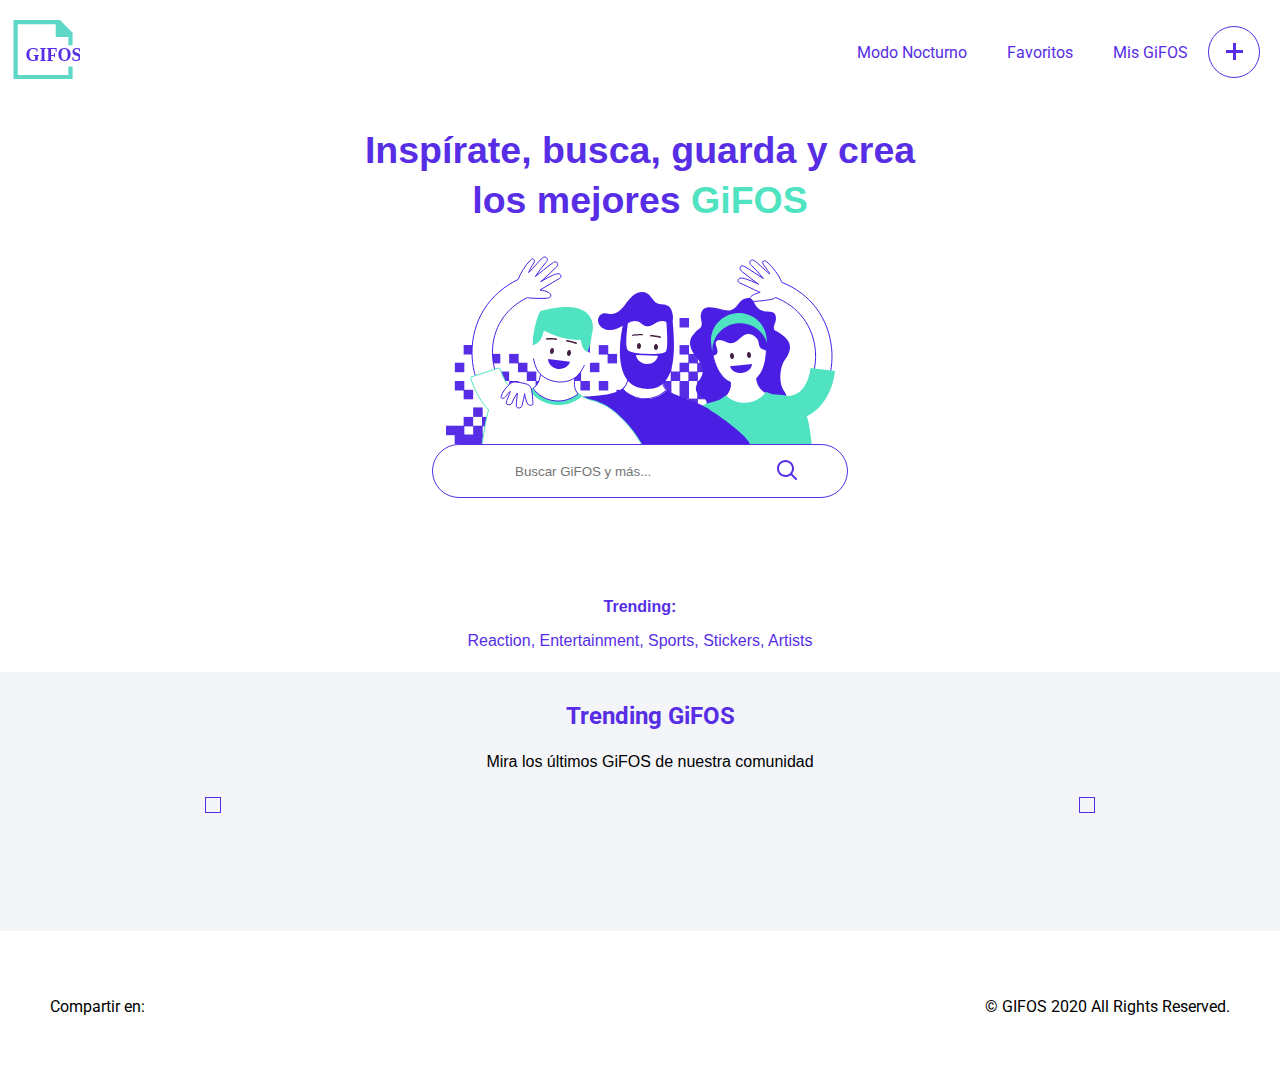
==== index.html @ a2a90b29 "Agregamos Markup del Search" ====
<!DOCTYPE html>
<html lang="en">

<head>
	<meta charset="UTF-8" />
	<meta name="viewport" content="width=device-width, initial-scale=1.0" />
	<title>GiFOS</title>
	<!-- FontAwesome-->
	<link rel="stylesheet" href="https://use.fontawesome.com/releases/v5.15.2/css/all.css"
		integrity="sha384-vSIIfh2YWi9wW0r9iZe7RJPrKwp6bG+s9QZMoITbCckVJqGCCRhc+ccxNcdpHuYu" crossorigin="anonymous" />
	<!-- Google Fonts -->
	<link rel="preconnect" href="https://fonts.gstatic.com" />
	<link href="https://fonts.googleapis.com/css2?family=Montserrat:wght@700&family=Roboto&display=swap"
		rel="stylesheet" />
	<!-- STYLES -->
	<link rel="stylesheet" href="/Styles/styles.css" />
</head>

<body>
	<!---    HEADER    -->

	<header>
		<nav class="header-nav">
			<div class="logo">
				<a href="/index.html" class="text-hover">
					<img src="/Assets/logo-desktop.svg" alt="logo-desktop" />
			</div> </a>

			<div class="navbar">
				<input type="checkbox" class="toggle" id="btn-menu" />
				<label for="btn-menu"></label>

				<i class="fas fa-bars"></i>
				<i class="fa fa-times times-burger"></i>

				<ul class="menu">
					<li><a href="/Pages/" class="text-hover" id="a"> Modo Nocturno </a></li>
					<hr />
					<li><a href="/Pages/fav.html" class="text-hover" id="a"> Favoritos </a></li>
					<hr />
					<li><a href="/Pages/my-gifs.html" class="text-hover" id="a"> Mis GiFOS </a></li>
					<li class="create-gif-btn">
						<span class="line-1"></span>
						<span class="line-2"></span>
					</li>
				</ul>
			</div>
		</nav>
	</header>

	<!----    SEARCHBAR       -->

	<section class="searchbar">
		<div class="searchbarhead">
			<h2>
				Inspírate, busca, guarda y crea los mejores <span> GiFOS </span>
			</h2>
		</div>

		<div class="searchbarmain">
			<img src="/Assets/ilustra_header.svg" alt="ilustra_header" />
			<div class="searcher">

				<input class="input-search" type="text" placeholder="Buscar GiFOS y más..." />
				<div class="btn-search ">
					<img src="/Assets/icon-search.svg" alt="icon-search" />
				</div>
				<!-- btn-search-active -->
				<i class="fas fa-times" id="times-search"></i>
				<!--dis-b times-search -->
				<ul id="search-list" class="autocom-box dis-n">
					<hr>
					<li><img src="/Assets/icon-search.svg" alt="icon-search"> Sugerencia 1</li>
					<li><img src="/Assets/icon-search.svg" alt="icon-search"> Sugerencia 2</li>
					<li><img src="/Assets/icon-search.svg" alt="icon-search"> Sugerencia 3</li>
					<li><img src="/Assets/icon-search.svg" alt="icon-search"> Sugerencia 4</li>
				</ul>
			</div>
		</div>

		<div class="search-results t-align-center">
			<div id="search-title"></div>
			<ul class="search-gif-grid">
			</ul>
		</div>

		<div class="searchbarbottom">
			<h4>Trending:</h4>
			<p>
				Reaction, Entertainment, <br />
				Sports, Stickers, Artists
			</p>
		</div>
	</section>

	<!----    TRENDING    -->

	<section class="trending">
		<h2>Trending GiFOS</h2>
		<p>
			Mira los últimos <br />
			GiFOS de nuestra comunidad
		</p>

		<!--- SLIDER -->

		<div class="slider">
			<div class="slide-left" id="slide-left">
				<div class="arrow-left">
					<i class="fas fa-chevron-left"></i>
				</div>
			</div>

			<ul class="gif-grid" id="gif-grid">
			</ul>

			<div class="slide-right" id="slide-right">
				<div class="arrow-right">
					<i class="fas fa-chevron-right"></i>
				</div>
			</div>
		</div>
	</section>

	<!----  FOOTER   -->

	<footer>
		<div class="share t-align-center">
			<p>Compartir en:</p>

			<div class="social-media">
				<i class="fab fa-facebook-f btn-hover"></i>
				<i class="fab fa-twitter btn-hover"></i>
				<i class="fab fa-instagram btn-hover"></i>
			</div>
		</div>

		<p class="copyright">© GIFOS 2020 All Rights Reserved.</p>
	</footer>

	<!-- SCRIPTS JS -->

	<script type="module" src="/JS/search.js"></script>
	<script type="module" src="/JS/trending.js"></script>
</body>

</html>
---- Styles/styles.css ----
/* MISC */
/* MEDIA QUERYS */
/* Mixin */
/* TIPOGRAPHY */
/* FONT-SIZE */
/* COLORS DAY MODE */
/* NIGHT COLOR MODE  */
.text-hover:hover {
  text-decoration: underline;
  -webkit-text-decoration-style: solid;
          text-decoration-style: solid;
  -webkit-text-decoration-color: #50e3c2;
          text-decoration-color: #50e3c2;
  text-underline-offset: 5px;
  text-decoration-thickness: 2px;
}

.btn-hover:hover {
  cursor: pointer;
  color: #572ee5;
}

.active {
  color: #808080 !important;
}

.dis-n {
  display: none !important;
}

.dis-b {
  display: block !important;
}

.t-align-center {
  text-align: center;
}

.flex-center {
  display: -webkit-box;
  display: -ms-flexbox;
  display: flex;
  -webkit-box-align: center;
      -ms-flex-align: center;
          align-items: center;
}

/*  SECTION */
body {
  margin: 0 auto;
  overflow-x: hidden;
}

.burguer {
  display: none;
}

@media (max-width: 767px) {
  .burguer {
    display: block;
  }
}

.toggle {
  position: absolute;
  display: block;
  opacity: 0;
  cursor: pointer;
}

.fa-bars {
  display: none;
  color: #572ee5;
  font-size: 25px;
}

.fa-times {
  color: #572ee5;
  font-size: 25px;
  display: none;
}

#btn-menu:checked ~ .fa-bars {
  display: none;
}

#btn-menu:checked ~ .fa-times {
  display: block;
}

#btn-menu:checked ~ .menu {
  max-height: 65vh;
}

header {
  margin: 10px;
}

.header-nav {
  display: -webkit-box;
  display: -ms-flexbox;
  display: flex;
  -webkit-box-pack: justify;
      -ms-flex-pack: justify;
          justify-content: space-between;
  -webkit-box-align: center;
      -ms-flex-align: center;
          align-items: center;
}

@media (max-width: 767px) {
  .navbar .fa-bars {
    display: block;
  }
}

.menu {
  list-style: none;
  display: -webkit-box;
  display: -ms-flexbox;
  display: flex;
  -webkit-box-align: center;
      -ms-flex-align: center;
          align-items: center;
}

@media (max-width: 767px) {
  .menu {
    -webkit-box-sizing: border-box;
            box-sizing: border-box;
    -webkit-box-orient: vertical;
    -webkit-box-direction: normal;
        -ms-flex-direction: column;
            flex-direction: column;
    position: absolute;
    top: 75px;
    left: 0%;
    -webkit-box-pack: center;
        -ms-flex-pack: center;
            justify-content: center;
    background-color: #572ee5;
    width: 100%;
    height: 65vh;
    max-height: 0;
    -webkit-transition: max-height 0.6s ease-out;
    transition: max-height 0.6s ease-out;
    overflow: hidden;
    margin: 5px auto;
    padding-right: 20px;
    z-index: 1;
  }
}

.menu li a {
  text-decoration: none;
  font-family: "Roboto", sans-serif;
  color: #572ee5;
  padding: 20px;
  margin-bottom: 5px;
}

@media (max-width: 767px) {
  .menu li a {
    color: white;
    -webkit-box-align: center;
        -ms-flex-align: center;
            align-items: center;
    padding: 25px;
  }
}

.menu hr {
  display: none;
  width: 60px;
}

@media (max-width: 767px) {
  .menu hr {
    display: block;
  }
}

@media (max-width: 767px) {
  .create-gif-btn {
    display: none;
  }
}

.create-gif-btn {
  display: block;
  background-color: #ffffff;
  border: 1px solid #572ee5;
  border-radius: 50%;
  width: 50px;
  height: 50px;
  margin-right: 10px;
  cursor: pointer;
}

.create-gif-btn span {
  display: block;
  width: 17px;
  height: 3px;
  background-color: #572ee5;
  position: relative;
  left: 17px;
}

.create-gif-btn .line-1 {
  top: 23px;
}

.create-gif-btn .line-2 {
  top: 20px;
  -webkit-transform: rotate(90deg);
          transform: rotate(90deg);
}

@media (max-width: 767px) {
  .create-gif-btn {
    display: none;
  }
}

.create-gif-btn:hover {
  cursor: pointer;
  color: white;
  background-color: #572ee5;
  border: 1px solid #572ee5;
}

.create-gif-btn:hover span {
  background-color: #ffffff;
}

.searchbarhead {
  text-align: center;
  margin: 0 auto 30px auto;
  width: 600px;
  font-size: 25px;
  color: #572ee5;
}

@media (max-width: 767px) {
  .searchbarhead {
    width: 320px;
    height: 100px;
  }
}

.searchbarhead h2 {
  line-height: 50px;
  font-family: "Monstserrat", sans-serif;
}

.searchbarhead span {
  color: #50e3c2;
}

.searchbarmain {
  display: -webkit-box;
  display: -ms-flexbox;
  display: flex;
  -webkit-box-pack: center;
      -ms-flex-pack: center;
          justify-content: center;
  -webkit-box-align: center;
      -ms-flex-align: center;
          align-items: center;
  -webkit-box-orient: vertical;
  -webkit-box-direction: normal;
      -ms-flex-direction: column;
          flex-direction: column;
}

.searchbarmain input {
  border-style: none;
  outline: none;
}

.searcher {
  display: -webkit-box;
  display: -ms-flexbox;
  display: flex;
  -webkit-box-orient: vertical;
  -webkit-box-direction: normal;
      -ms-flex-direction: column;
          flex-direction: column;
  -webkit-box-align: center;
      -ms-flex-align: center;
          align-items: center;
  border: 1px solid;
  border-color: #572ee5;
  border-radius: 27px;
  padding: 10px 80px;
  position: relative;
}

.searcher .btn-search {
  display: block;
  position: absolute;
  top: 15px;
  right: 50px;
}

.searcher .btn-search:hover {
  cursor: pointer;
}

.searcher .input-search {
  display: -webkit-box;
  display: -ms-flexbox;
  display: flex;
  -webkit-box-align: center;
      -ms-flex-align: center;
          align-items: center;
  -webkit-box-pack: justify;
      -ms-flex-pack: justify;
          justify-content: space-between;
  height: 30px;
  width: 250px;
  z-index: 0;
}

.searcher .input-search:focus {
  position: relative;
  left: -60px;
}

@media (max-width: 767px) {
  .searcher .input-search:focus {
    left: -20px;
  }
}

.searcher .autocom-box {
  display: block;
  -webkit-box-sizing: border-box;
          box-sizing: border-box;
  display: -webkit-box;
  display: -ms-flexbox;
  display: flex;
  -webkit-box-align: center;
      -ms-flex-align: center;
          align-items: center;
  -webkit-box-pack: justify;
      -ms-flex-pack: justify;
          justify-content: space-between;
  -webkit-box-orient: vertical;
  -webkit-box-direction: normal;
      -ms-flex-direction: column;
          flex-direction: column;
  list-style: none;
  -webkit-transition: max-height 0.6s ease-out;
  transition: max-height 0.6s ease-out;
}

.searcher .autocom-box hr {
  position: absolute;
  width: 400px;
  top: 40px;
  left: 30px;
  margin-bottom: 10px;
  margin-top: 10px;
  border-radius: 1px;
  color: #808080;
}

@media (max-width: 767px) {
  .searcher .autocom-box hr {
    width: 300px;
    left: 50px;
    margin: 10px auto;
  }
}

.searcher .autocom-box li {
  display: -webkit-box;
  display: -ms-flexbox;
  display: flex;
  -webkit-box-align: center;
      -ms-flex-align: center;
          align-items: center;
  -webkit-box-pack: left;
      -ms-flex-pack: left;
          justify-content: left;
  padding: 5px;
  width: 250px;
  position: relative;
  left: -80px;
  color: #808080;
  font-family: "Monstserrat", sans-serif;
  font-size: 14px;
  font-weight: 100;
}

@media (max-width: 767px) {
  .searcher .autocom-box li {
    width: 200px;
  }
}

.searcher .autocom-box li img {
  margin-right: 15px;
}

.btn-search-active {
  display: block;
  position: relative;
  right: 425px !important;
}

@media (max-width: 767px) {
  .btn-search-active {
    right: 370px !important;
  }
}

.times-search {
  display: block !important;
  position: absolute !important;
  top: 15px;
  right: 50px;
}

.times-search:hover {
  cursor: pointer;
}

.search-results {
  font-family: "Roboto", sans-serif;
  color: #572ee5;
}

.search-results hr {
  margin: 50px auto;
  width: 300px;
  border-radius: 1px;
  color: #808080;
}

@media (max-width: 767px) {
  .search-results hr {
    width: 300px;
    left: 50px;
    margin: 10px auto;
  }
}

.search-gif-grid {
  display: -ms-grid;
  display: grid;
  -ms-grid-columns: 1fr 1fr 1fr 1fr;
      grid-template-columns: 1fr 1fr 1fr 1fr;
  -webkit-column-gap: 5px;
          column-gap: 5px;
  row-gap: 5px;
  max-width: 60%;
  margin: 50px auto;
  overflow: hidden;
}

.search-gif-grid li {
  height: 200px;
  width: 200px;
  margin: 5px;
}

.search-gif-grid li img {
  height: 200px;
  width: 200px;
}

.searchbarbottom {
  font-family: "Monstserrat", sans-serif;
  color: #572ee5;
}

.searchbarbottom h4 {
  margin-top: 20px;
  text-align: center;
  margin-bottom: 20px;
}

.searchbarbottom p {
  margin-top: -10px;
  text-align: center;
  line-height: 30px;
  font-weight: lighter;
}

.searchbarbottom br {
  display: none;
}

@media (max-width: 767px) {
  .searchbarbottom br {
    display: block;
  }
}

.trending {
  margin: 0;
  overflow: hidden;
  padding: 10px;
  width: 100%;
  background: #f3f5f8;
  background-size: cover;
}

.trending h2 {
  font-family: "Roboto", sans-serif;
  color: #572ee5;
  text-align: center;
}

.trending p {
  font-family: "Monstserrat", sans-serif;
  color: black;
  font-size: 16px;
  text-align: center;
  line-height: 23px;
}

.trending br {
  display: none;
}

@media (max-width: 767px) {
  .trending br {
    display: block;
  }
}

.slider {
  display: -webkit-box;
  display: -ms-flexbox;
  display: flex;
  -ms-flex-pack: distribute;
      justify-content: space-around;
  -webkit-box-align: center;
      -ms-flex-align: center;
          align-items: center;
  margin-bottom: 100px;
}

.gif-grid {
  display: inline-block;
  overflow-x: hidden;
  white-space: nowrap;
  max-height: 280px;
  max-width: 1200px;
  margin-right: 40px;
  overflow-y: hidden;
}

@media (max-width: 767px) {
  .gif-grid {
    display: block;
    white-space: nowrap;
    overflow-x: scroll;
    padding: 0% 5%;
    max-height: 300px;
  }
}

.gif-card {
  display: inline-block;
  position: relative;
  width: 330px;
  height: 270px;
  list-style: none;
  margin-left: 40px;
  margin-right: 40px;
  margin-top: 30px;
  margin-bottom: 60px;
}

.gif-card img {
  width: 330px;
  height: 250px;
}

@media (max-width: 767px) {
  .gif-card {
    margin: 20px;
    width: 325px;
    height: 300px;
  }
}

@media (max-width: 767px) {
  .gif-card:last-of-type {
    margin-right: 50px;
  }
}

.gif-actions {
  position: absolute;
  top: 4px;
  right: 4px;
}

.gif-actions i {
  padding: 5px;
  color: #572ee5;
  background-color: #ffffff;
  border-radius: 9px;
  opacity: 0.5;
}

.gif-actions i .fa-heart {
  content: url("");
}

.gif-actions i:hover {
  cursor: pointer;
  opacity: 1;
  color: #572ee5;
  background: #ffffff;
}

.fa-heart:hover {
  font-weight: 900;
}

.gif-info {
  color: white;
  position: absolute;
  bottom: 20px;
  left: 15px;
  margin-bottom: -10px;
}

.gif-info p {
  color: white;
  font-family: "Monstserrat", sans-serif;
  font-size: 12px;
}

@media (max-width: 767px) {
  .gif-info {
    bottom: 50px;
  }
  .gif-info p {
    font-size: 12px;
  }
}

.gif-user {
  position: absolute;
  bottom: 30px;
  text-align: left;
  font-weight: lighter;
  color: #808080;
}

.gif-info,
.gif-actions {
  display: none;
}

.gif-card:hover .gif-info,
.gif-card:hover .gif-actions {
  display: block;
}

.hover-div:hover:before {
  content: "";
  display: block;
  position: absolute;
  height: 100%;
  visibility: visible !important;
  top: 0;
  left: 0;
  width: 100%;
  background: #572ee5 !important;
  opacity: 0.5;
}

/** Slide Buttons **/
.slide-left,
.slide-right {
  color: #572ee5;
  padding: 7px;
  border: 1px solid #572ee5;
}

@media (max-width: 767px) {
  .slide-left,
  .slide-right {
    display: none;
  }
}

.slide-left:hover,
.slide-right:hover {
  background: #572ee5;
  color: white;
}

.fav-heart {
  margin-top: 40px;
}

.favorites h2 {
  font-family: "Monstserrat", sans-serif;
  color: #572ee5;
  font-size: 20px;
  line-height: 30px;
}

.favorites h3 {
  font-family: "Monstserrat", sans-serif;
  color: #50e3c2;
  font-size: 20px;
  line-height: 30px;
}

.favorites .no-fav-gifs {
  max-width: 250px;
  max-height: 250px;
  display: -webkit-box;
  display: -ms-flexbox;
  display: flex;
  margin: 60px auto;
  -webkit-box-orient: vertical;
  -webkit-box-direction: normal;
      -ms-flex-direction: column;
          flex-direction: column;
  -webkit-box-pack: center;
      -ms-flex-pack: center;
          justify-content: center;
}

.favorites .no-fav-gifs img {
  max-height: 120px;
}

@media (max-width: 1440px) {
  .favorites .no-fav-gifs {
    max-width: 400px;
  }
}

footer p {
  font-family: "Roboto", sans-serif;
}

@media (max-width: 1440px) {
  footer {
    display: -webkit-box;
    display: -ms-flexbox;
    display: flex;
    -webkit-box-pack: justify;
        -ms-flex-pack: justify;
            justify-content: space-between;
    -webkit-box-orient: horizontal;
    -webkit-box-direction: normal;
        -ms-flex-direction: row;
            flex-direction: row;
    -webkit-box-align: center;
        -ms-flex-align: center;
            align-items: center;
  }
}

@media (max-width: 767px) {
  footer {
    display: -webkit-box;
    display: -ms-flexbox;
    display: flex;
    -webkit-box-orient: vertical;
    -webkit-box-direction: normal;
        -ms-flex-direction: column;
            flex-direction: column;
  }
}

.share {
  margin: 50px;
}

@media (max-width: 767px) {
  .share {
    display: -webkit-box;
    display: -ms-flexbox;
    display: flex;
    -webkit-box-orient: vertical;
    -webkit-box-direction: normal;
        -ms-flex-direction: column;
            flex-direction: column;
  }
}

@media (max-width: 1440px) {
  .share {
    display: -webkit-box;
    display: -ms-flexbox;
    display: flex;
    -webkit-box-align: center;
        -ms-flex-align: center;
            align-items: center;
  }
}

.social-media {
  display: -webkit-box;
  display: -ms-flexbox;
  display: flex;
  -webkit-box-align: center;
      -ms-flex-align: center;
          align-items: center;
  -webkit-box-pack: center;
      -ms-flex-pack: center;
          justify-content: center;
}

.social-media i {
  font-size: 20px;
  color: gray;
  margin: 10px;
}

@media (max-width: 1440px) {
  .social-media i {
    margin: 5px;
    margin-left: 10px;
  }
}

.copyright {
  margin: 50px;
}
/*# sourceMappingURL=styles.css.map */
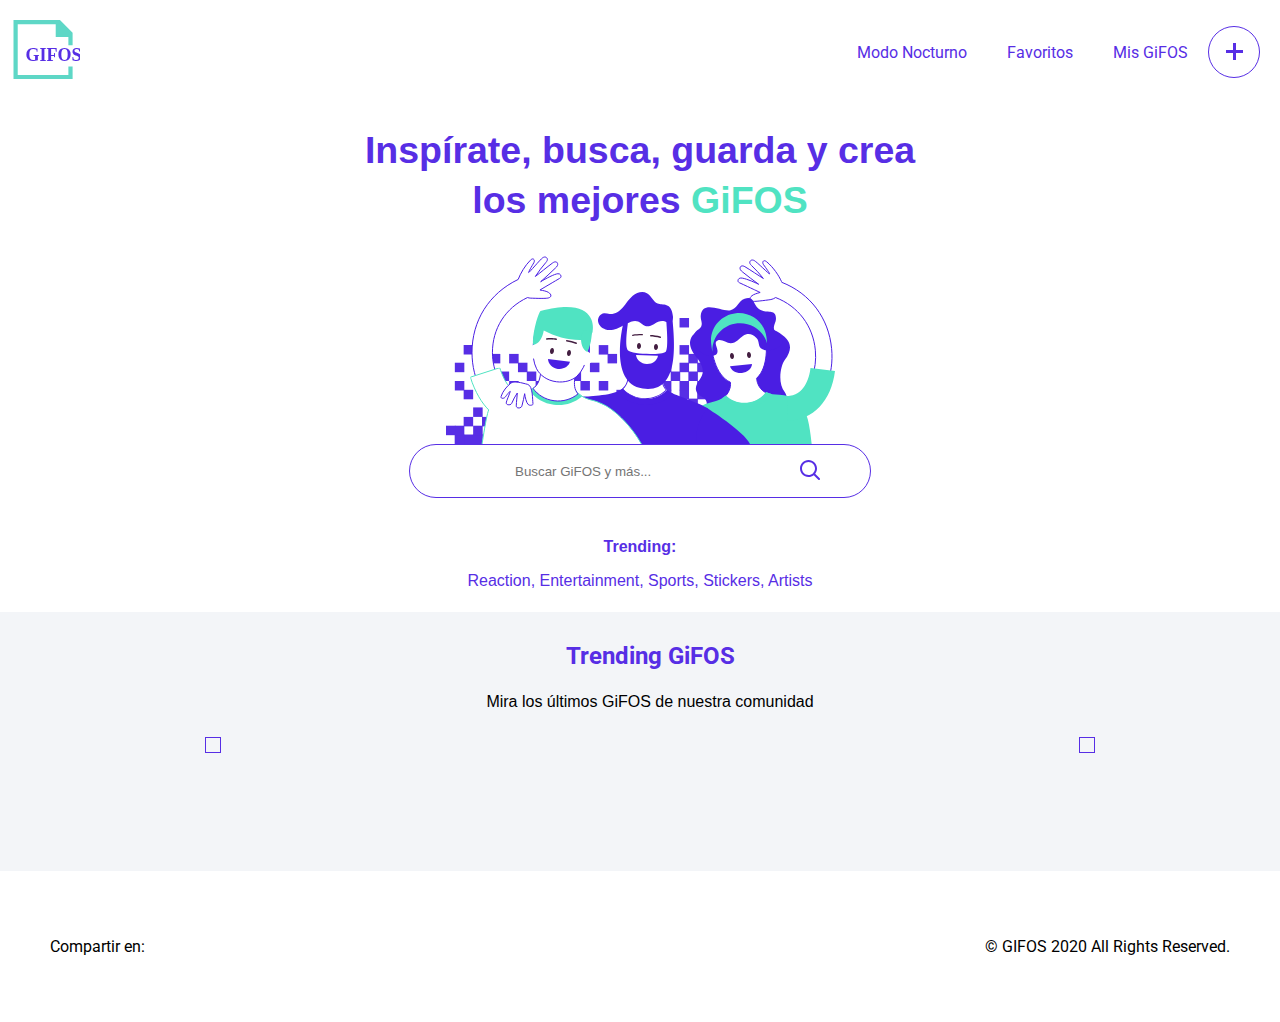
==== commit b04136c8: "Searchbar terminado" ====
--- a/index.html
+++ b/index.html
@@ -69,20 +69,23 @@
 				<i class="fas fa-times" id="times-search"></i>
 				<!--dis-b times-search -->
 				<ul id="search-list" class="autocom-box dis-n">
-					<hr>
-					<li><img src="/Assets/icon-search.svg" alt="icon-search"> Sugerencia 1</li>
-					<li><img src="/Assets/icon-search.svg" alt="icon-search"> Sugerencia 2</li>
-					<li><img src="/Assets/icon-search.svg" alt="icon-search"> Sugerencia 3</li>
-					<li><img src="/Assets/icon-search.svg" alt="icon-search"> Sugerencia 4</li>
+					 <hr>
+					 <li><img src="/Assets/icon-search.svg" alt="icon-search"> Sugerencia</li>
+					<li><img src="/Assets/icon-search.svg" alt="icon-search"> Sugerencia</li>
+					<li><img src="/Assets/icon-search.svg" alt="icon-search"> Sugerencia</li>
+					<li><img src="/Assets/icon-search.svg" alt="icon-search"> Sugerencia</li> 
 				</ul>
 			</div>
 		</div>
 
 		<div class="search-results t-align-center">
-			<div id="search-title"></div>
+			<div id="search-title" class="search-title"></div>
 			<ul class="search-gif-grid">
 			</ul>
+			<div class="ver-mas t-align-center dis-n btn-hover" id="ver-mas"> VER MÁS</div>
+
 		</div>
+
 
 		<div class="searchbarbottom">
 			<h4>Trending:</h4>
--- a/Styles/styles.css
+++ b/Styles/styles.css
@@ -17,7 +17,8 @@
 
 .btn-hover:hover {
   cursor: pointer;
-  color: #572ee5;
+  background-color: #572ee5;
+  color: white !important;
 }
 
 .active {
@@ -294,6 +295,7 @@
   border-radius: 27px;
   padding: 10px 80px;
   position: relative;
+  width: 300px;
 }
 
 .searcher .btn-search {
@@ -364,6 +366,7 @@
   margin-top: 10px;
   border-radius: 1px;
   color: #808080;
+  opacity: 0.2;
 }
 
 @media (max-width: 767px) {
@@ -404,6 +407,10 @@
   margin-right: 15px;
 }
 
+.searcher .autocom-box .item-autocom:hover {
+  cursor: pointer;
+}
+
 .btn-search-active {
   display: block;
   position: relative;
@@ -427,16 +434,23 @@
   cursor: pointer;
 }
 
+.search-title {
+  text-transform: uppercase;
+}
+
 .search-results {
   font-family: "Roboto", sans-serif;
   color: #572ee5;
 }
 
 .search-results hr {
-  margin: 50px auto;
+  margin: 0 auto;
+  margin-top: 30px;
+  margin-bottom: 30px;
   width: 300px;
   border-radius: 1px;
   color: #808080;
+  opacity: 0.2;
 }
 
 @media (max-width: 767px) {
@@ -445,6 +459,17 @@
     left: 50px;
     margin: 10px auto;
   }
+}
+
+.search-results .ver-mas {
+  font-size: 10px;
+  margin: 0 auto;
+  padding: 10px;
+  border: 1px solid;
+  border-radius: 20px;
+  color: #572ee5;
+  width: 70px;
+  margin-bottom: 50px;
 }
 
 .search-gif-grid {
@@ -474,6 +499,7 @@
 .searchbarbottom {
   font-family: "Monstserrat", sans-serif;
   color: #572ee5;
+  margin-top: -60px;
 }
 
 .searchbarbottom h4 {
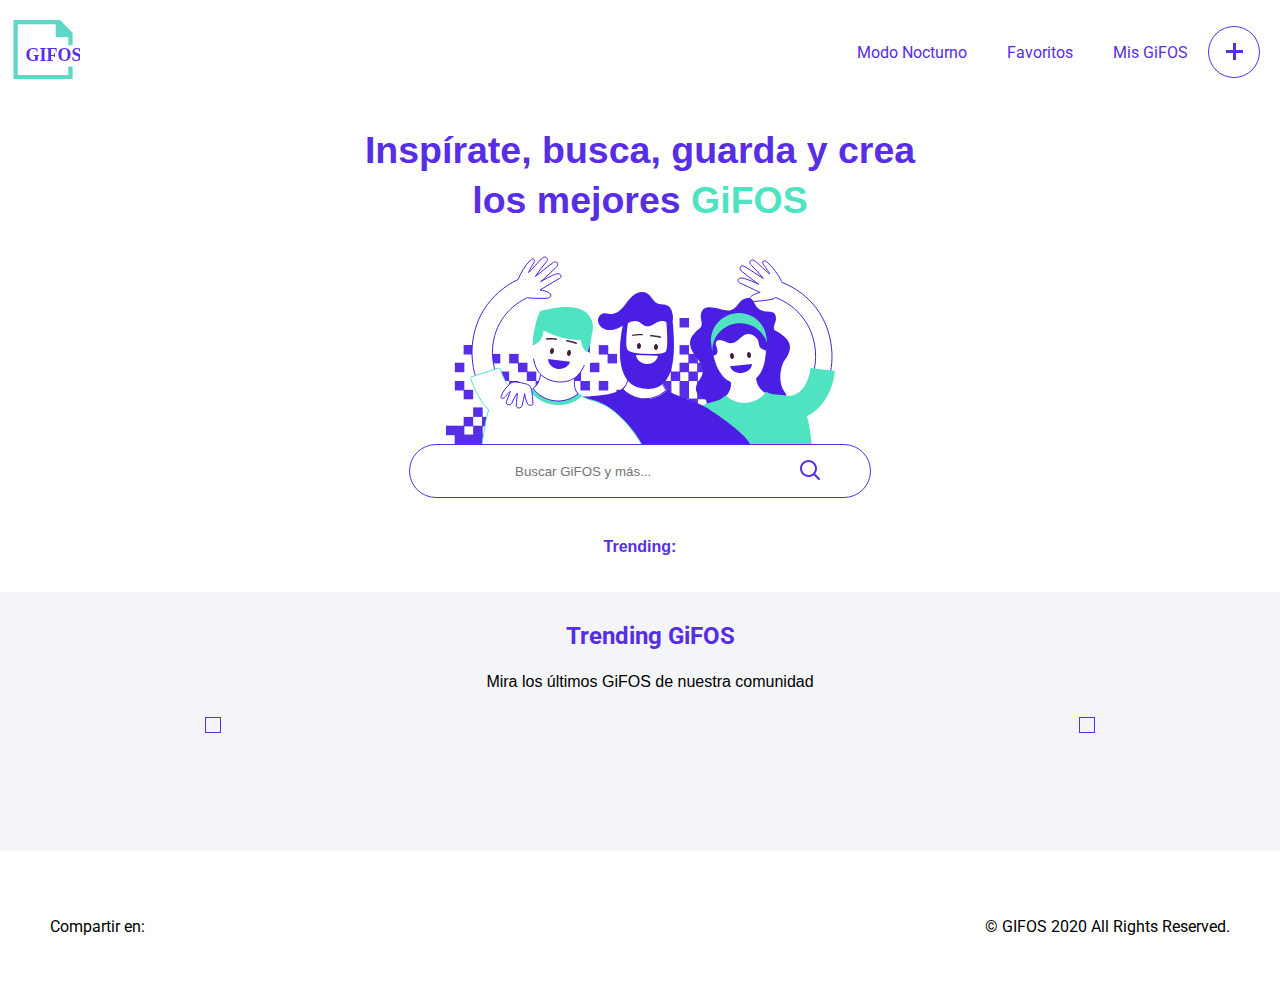
==== commit 91e2fc59: "Trending Search + Noc Mode" ====
--- a/index.html
+++ b/index.html
@@ -23,7 +23,8 @@
 		<nav class="header-nav">
 			<div class="logo">
 				<a href="/index.html" class="text-hover">
-					<img src="/Assets/logo-desktop.svg" alt="logo-desktop" />
+					<img src="/Assets/logo-desktop.svg" alt="logo-desktop" class="logoday" />
+					<img src="/Assets/Logo-modo-noc.svg" alt="logo-desktop" class="dis-n logodark" />
 			</div> </a>
 
 			<div class="navbar">
@@ -34,7 +35,7 @@
 				<i class="fa fa-times times-burger"></i>
 
 				<ul class="menu">
-					<li><a href="/Pages/" class="text-hover" id="a"> Modo Nocturno </a></li>
+					<li><a class="text-hover btn-dark-mode" id="a"> Modo Nocturno </a></li>
 					<hr />
 					<li><a href="/Pages/fav.html" class="text-hover" id="a"> Favoritos </a></li>
 					<hr />
@@ -69,11 +70,11 @@
 				<i class="fas fa-times" id="times-search"></i>
 				<!--dis-b times-search -->
 				<ul id="search-list" class="autocom-box dis-n">
-					 <hr>
-					 <li><img src="/Assets/icon-search.svg" alt="icon-search"> Sugerencia</li>
+					<hr>
 					<li><img src="/Assets/icon-search.svg" alt="icon-search"> Sugerencia</li>
 					<li><img src="/Assets/icon-search.svg" alt="icon-search"> Sugerencia</li>
-					<li><img src="/Assets/icon-search.svg" alt="icon-search"> Sugerencia</li> 
+					<li><img src="/Assets/icon-search.svg" alt="icon-search"> Sugerencia</li>
+					<li><img src="/Assets/icon-search.svg" alt="icon-search"> Sugerencia</li>
 				</ul>
 			</div>
 		</div>
@@ -84,15 +85,19 @@
 			</ul>
 			<div class="ver-mas t-align-center dis-n btn-hover" id="ver-mas"> VER MÁS</div>
 
+			<div class="search-null t-align-center dis-n">
+				<img src="/Assets/icon-busqueda-sin-resultado.svg" alt="icon-busqueda-sin-resultado">
+				<h3> Intenta con otra búsqueda.</h3>
+			</div>
+
 		</div>
 
 
 		<div class="searchbarbottom">
 			<h4>Trending:</h4>
-			<p>
-				Reaction, Entertainment, <br />
-				Sports, Stickers, Artists
-			</p>
+			<ul class="trending-search">
+
+			</ul>
 		</div>
 	</section>
 
@@ -132,9 +137,9 @@
 			<p>Compartir en:</p>
 
 			<div class="social-media">
-				<i class="fab fa-facebook-f btn-hover"></i>
-				<i class="fab fa-twitter btn-hover"></i>
-				<i class="fab fa-instagram btn-hover"></i>
+				<i class="fab fa-facebook-f"></i>
+				<i class="fab fa-twitter"></i>
+				<i class="fab fa-instagram "></i>
 			</div>
 		</div>
 
@@ -143,8 +148,9 @@
 
 	<!-- SCRIPTS JS -->
 
-	<script type="module" src="/JS/search.js"></script>
-	<script type="module" src="/JS/trending.js"></script>
+	<script type="module" src="/JS/Main/search.js"></script>
+	<script type="module" src="/JS/Main/trending.js"></script>
+	<script type="module" src="/JS/Services/nightmode.js"> </script>
 </body>
 
 </html>--- a/Styles/styles.css
+++ b/Styles/styles.css
@@ -44,6 +44,84 @@
   -webkit-box-align: center;
       -ms-flex-align: center;
           align-items: center;
+}
+
+body.darkmode {
+  background-color: #37383c;
+}
+
+body.darkmode p,
+body.darkmode h1,
+body.darkmode h2,
+body.darkmode h3,
+body.darkmode h4,
+body.darkmode li,
+body.darkmode a {
+  color: darkgrey !important;
+}
+
+body.darkmode .t-item:hover {
+  color: #50e3c2 !important;
+}
+
+body.darkmode .slide-left,
+body.darkmode .slide-right {
+  color: darkgrey;
+  border: 1px solid darkgrey;
+}
+
+body.darkmode .slide-left:hover,
+body.darkmode .slide-right:hover {
+  background-color: white;
+}
+
+body.darkmode .ver-mas {
+  border: 1px solid darkgrey;
+  color: darkgrey;
+}
+
+body.darkmode .btn-hover:hover {
+  background-color: white;
+  color: darkgrey !important;
+}
+
+body.darkmode .create-gif-btn {
+  background-color: #37383c;
+  border: 1px solid darkgrey !important;
+}
+
+body.darkmode .create-gif-btn span {
+  background-color: darkgrey !important;
+}
+
+body.darkmode .create-gif-btn:hover {
+  background-color: white;
+}
+
+body.darkmode .trending {
+  background-color: #222326;
+}
+
+body.darkmode .input-search {
+  background-color: #37383c;
+  color: #6b7989;
+}
+
+body.darkmode .searcher {
+  border-color: darkgrey;
+}
+
+body.darkmode .searcher i {
+  color: darkgrey;
+}
+
+body.darkmode .social-media i:hover {
+  background-color: #37383c;
+  color: white;
+}
+
+.btn-dark-mode:hover {
+  cursor: pointer;
 }
 
 /*  SECTION */
@@ -274,6 +352,12 @@
           flex-direction: column;
 }
 
+@media (max-width: 767px) {
+  .searchbarmain {
+    margin-top: 50px;
+  }
+}
+
 .searchbarmain input {
   border-style: none;
   outline: none;
@@ -419,7 +503,7 @@
 
 @media (max-width: 767px) {
   .btn-search-active {
-    right: 370px !important;
+    right: 390px !important;
   }
 }
 
@@ -435,7 +519,18 @@
 }
 
 .search-title {
-  text-transform: uppercase;
+  text-transform: capitalize;
+}
+
+.search-null {
+  margin: 0 auto;
+  margin-top: -80px;
+  padding: 20px;
+}
+
+.search-null h3 {
+  font-family: "Monstserrat", sans-serif;
+  color: #50e3c2;
 }
 
 .search-results {
@@ -523,6 +618,48 @@
   .searchbarbottom br {
     display: block;
   }
+}
+
+.trending-search {
+  display: -webkit-box;
+  display: -ms-flexbox;
+  display: flex;
+  -webkit-box-align: center;
+      -ms-flex-align: center;
+          align-items: center;
+  -webkit-box-pack: center;
+      -ms-flex-pack: center;
+          justify-content: center;
+  margin-right: 20px;
+}
+
+@media (max-width: 767px) {
+  .trending-search {
+    margin-right: 30px;
+    display: -webkit-box;
+    display: -ms-flexbox;
+    display: flex;
+    -webkit-box-orient: horizontal;
+    -webkit-box-direction: normal;
+        -ms-flex-direction: row;
+            flex-direction: row;
+    font-size: 0.8rem;
+    margin-top: -10px;
+  }
+}
+
+.trending-search li {
+  list-style: none;
+  padding: 3px;
+  text-transform: capitalize;
+}
+
+.trending-search:hover {
+  cursor: pointer;
+}
+
+.t-item:hover {
+  color: #50e3c2;
 }
 
 .trending {
@@ -855,6 +992,11 @@
   }
 }
 
+.social-media i:hover {
+  color: #572ee5;
+  cursor: pointer;
+}
+
 .copyright {
   margin: 50px;
 }
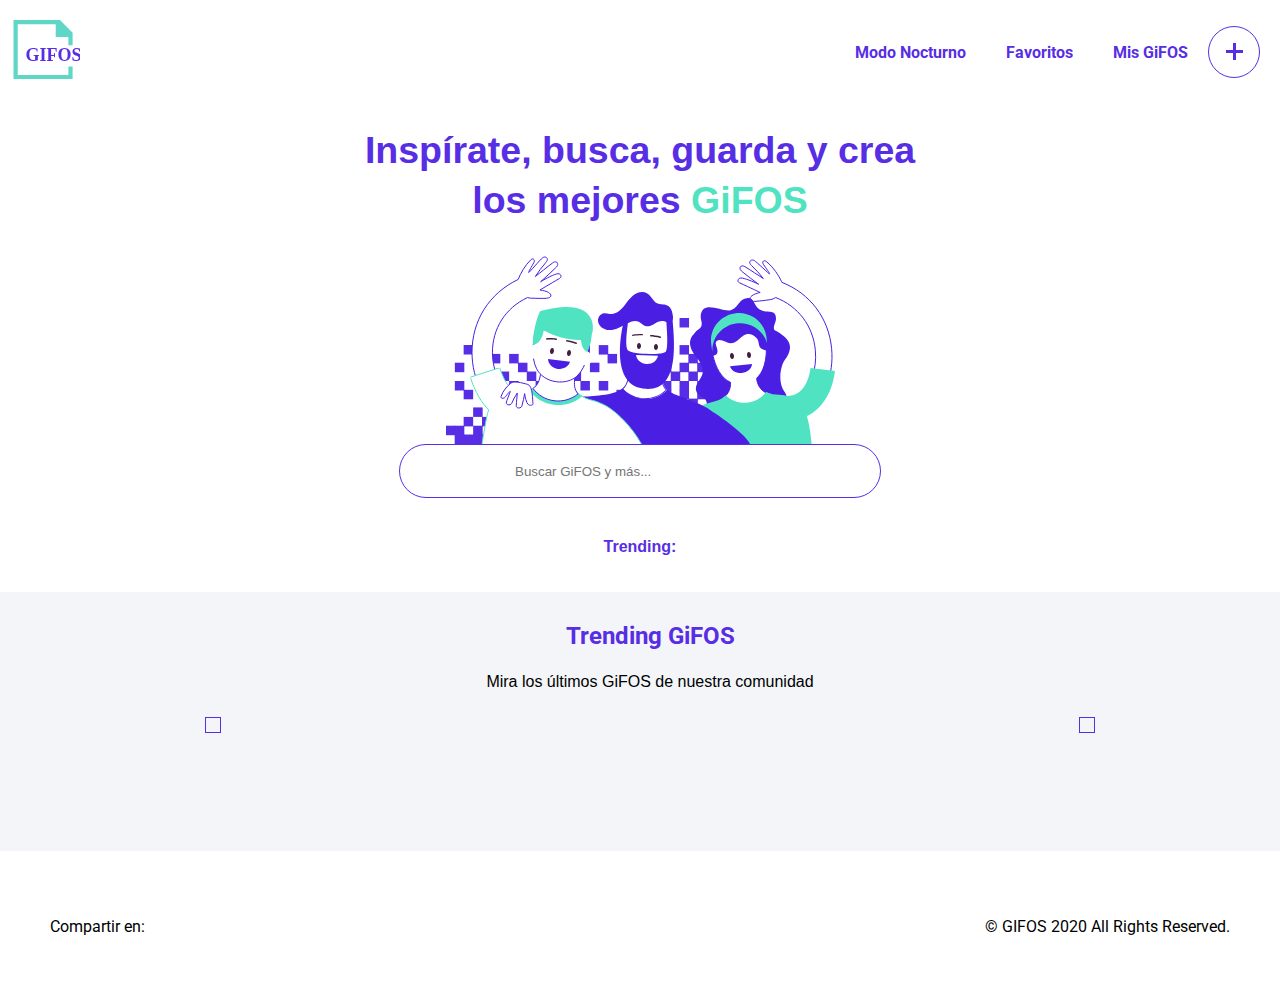
==== commit 0f596cea: "Retoques Nightmode" ====
--- a/index.html
+++ b/index.html
@@ -64,17 +64,17 @@
 
 				<input class="input-search" type="text" placeholder="Buscar GiFOS y más..." />
 				<div class="btn-search ">
-					<img src="/Assets/icon-search.svg" alt="icon-search" />
+					<i class="fas fa-search"></i> 
 				</div>
 				<!-- btn-search-active -->
 				<i class="fas fa-times" id="times-search"></i>
 				<!--dis-b times-search -->
 				<ul id="search-list" class="autocom-box dis-n">
 					<hr>
-					<li><img src="/Assets/icon-search.svg" alt="icon-search"> Sugerencia</li>
-					<li><img src="/Assets/icon-search.svg" alt="icon-search"> Sugerencia</li>
-					<li><img src="/Assets/icon-search.svg" alt="icon-search"> Sugerencia</li>
-					<li><img src="/Assets/icon-search.svg" alt="icon-search"> Sugerencia</li>
+					<li><i class="fas fa-search"></i> Sugerencia</li>
+					<li><i class="fas fa-search"></i> Sugerencia</li>
+					<li><i class="fas fa-search"></i> Sugerencia</li>
+					<li><i class="fas fa-search"></i> Sugerencia</li>
 				</ul>
 			</div>
 		</div>
@@ -147,10 +147,10 @@
 	</footer>
 
 	<!-- SCRIPTS JS -->
-
+	<script type="module" src="/JS/Services/nightmode.js"> </script>
 	<script type="module" src="/JS/Main/search.js"></script>
 	<script type="module" src="/JS/Main/trending.js"></script>
-	<script type="module" src="/JS/Services/nightmode.js"> </script>
+	
 </body>
 
 </html>--- a/Styles/styles.css
+++ b/Styles/styles.css
@@ -25,6 +25,14 @@
   color: #808080 !important;
 }
 
+.fav-gif .fa-heart {
+  font-weight: 900;
+}
+
+body h1, body h2, body h3, body h4 {
+  font-weight: bold;
+}
+
 .dis-n {
   display: none !important;
 }
@@ -57,11 +65,31 @@
 body.darkmode h4,
 body.darkmode li,
 body.darkmode a {
-  color: darkgrey !important;
+  color: white !important;
 }
 
 body.darkmode .t-item:hover {
   color: #50e3c2 !important;
+}
+
+@media (max-width: 767px) {
+  body.darkmode .menu {
+    background-color: black;
+  }
+}
+
+body.darkmode .menu li a {
+  color: white !important;
+}
+
+@media (max-width: 767px) {
+  body.darkmode .menu li a {
+    color: white;
+  }
+}
+
+body.darkmode .fa-search, body.darkmode .fa-bars, body.darkmode .fa-times {
+  color: darkgrey;
 }
 
 body.darkmode .slide-left,
@@ -118,6 +146,10 @@
 body.darkmode .social-media i:hover {
   background-color: #37383c;
   color: white;
+}
+
+body.darkmode .gif-info p {
+  color: white !important;
 }
 
 .btn-dark-mode:hover {
@@ -233,6 +265,7 @@
 .menu li a {
   text-decoration: none;
   font-family: "Roboto", sans-serif;
+  font-weight: bold;
   color: #572ee5;
   padding: 20px;
   margin-bottom: 5px;
@@ -379,14 +412,22 @@
   border-radius: 27px;
   padding: 10px 80px;
   position: relative;
-  width: 300px;
+  width: 320px;
 }
 
 .searcher .btn-search {
   display: block;
   position: absolute;
   top: 15px;
-  right: 50px;
+  right: 40px;
+  text-align: center;
+  padding-left: 10px;
+}
+
+.searcher .fa-search {
+  font-size: 20px;
+  margin-right: 10px;
+  color: #572ee5;
 }
 
 .searcher .btn-search:hover {
@@ -910,22 +951,20 @@
   font-family: "Roboto", sans-serif;
 }
 
-@media (max-width: 1440px) {
-  footer {
-    display: -webkit-box;
-    display: -ms-flexbox;
-    display: flex;
-    -webkit-box-pack: justify;
-        -ms-flex-pack: justify;
-            justify-content: space-between;
-    -webkit-box-orient: horizontal;
-    -webkit-box-direction: normal;
-        -ms-flex-direction: row;
-            flex-direction: row;
-    -webkit-box-align: center;
-        -ms-flex-align: center;
-            align-items: center;
-  }
+footer {
+  display: -webkit-box;
+  display: -ms-flexbox;
+  display: flex;
+  -webkit-box-pack: justify;
+      -ms-flex-pack: justify;
+          justify-content: space-between;
+  -webkit-box-orient: horizontal;
+  -webkit-box-direction: normal;
+      -ms-flex-direction: row;
+          flex-direction: row;
+  -webkit-box-align: center;
+      -ms-flex-align: center;
+          align-items: center;
 }
 
 @media (max-width: 767px) {
@@ -942,6 +981,12 @@
 
 .share {
   margin: 50px;
+  display: -webkit-box;
+  display: -ms-flexbox;
+  display: flex;
+  -webkit-box-align: center;
+      -ms-flex-align: center;
+          align-items: center;
 }
 
 @media (max-width: 767px) {
@@ -956,17 +1001,6 @@
   }
 }
 
-@media (max-width: 1440px) {
-  .share {
-    display: -webkit-box;
-    display: -ms-flexbox;
-    display: flex;
-    -webkit-box-align: center;
-        -ms-flex-align: center;
-            align-items: center;
-  }
-}
-
 .social-media {
   display: -webkit-box;
   display: -ms-flexbox;
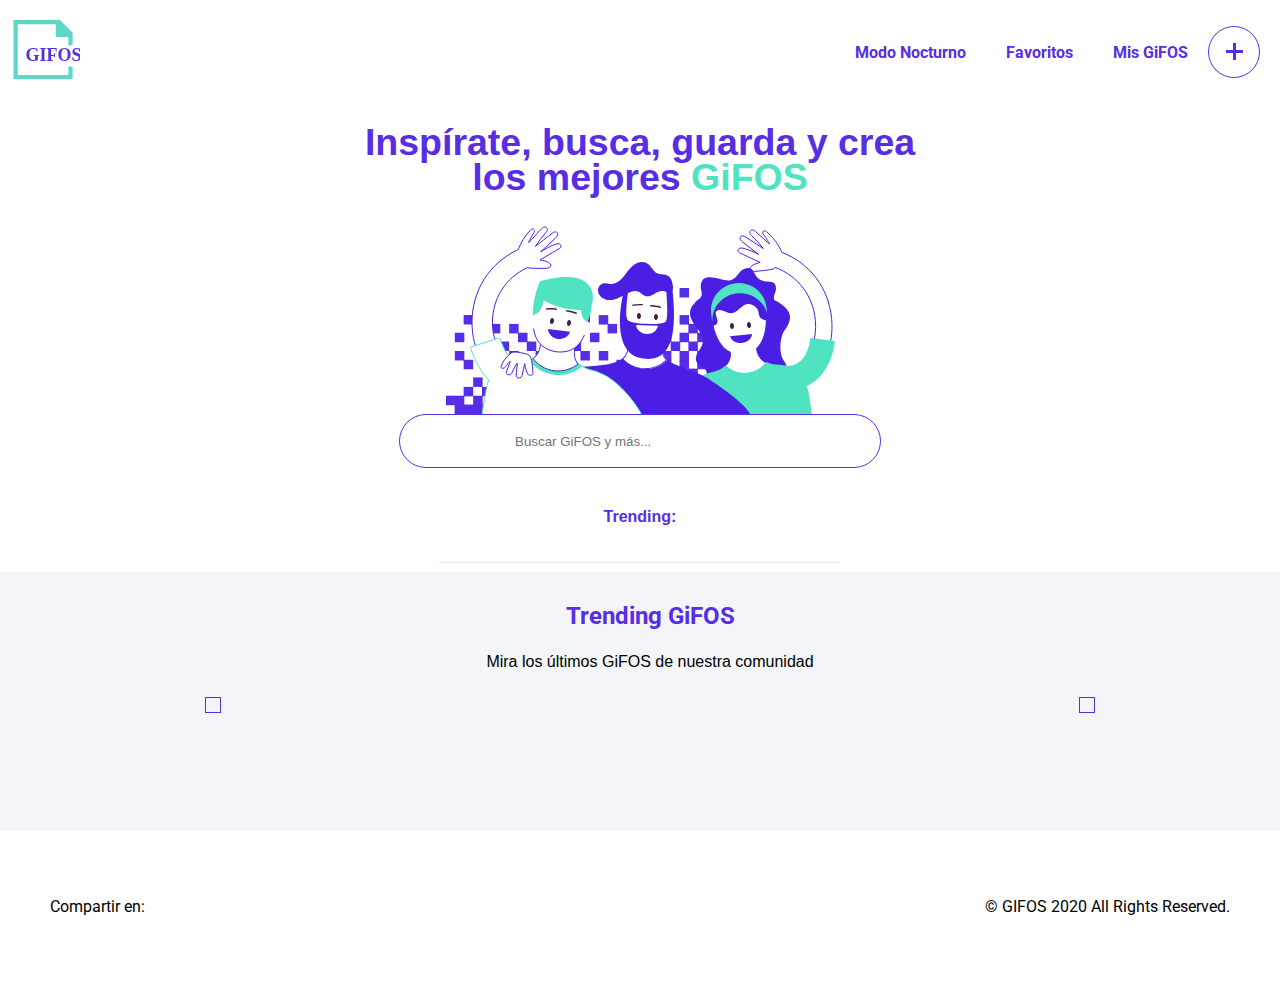
==== commit 1d8c76b0: "Refactoring" ====
--- a/index.html
+++ b/index.html
@@ -18,6 +18,31 @@
 
 <body>
 	<!---    HEADER    -->
+
+	<div class="modal"> 
+		<!-- Modal content -->
+		<div class="modal-content">
+        
+			<!--
+			
+				<img src="./Assets/nyan-cat-gif.gif" alt="test">
+			<div class="modal-info">
+				<div class="expand-gif-info">
+					<p> Usuario </p>
+					<h3> Titulo </h3>
+				</div>
+				<div class="expand-gif-actions">
+					<i class="far fa-heart fav" id="${id}"></i>
+                    <i class="fas fa-download btn-hover"></i>
+				</div>
+			</div> -->
+			
+			
+			
+		
+			
+		  </div>
+	</div>
 
 	<header>
 		<nav class="header-nav">
@@ -98,6 +123,8 @@
 			<ul class="trending-search">
 
 			</ul>
+
+			<hr>
 		</div>
 	</section>
 
--- a/Styles/styles.css
+++ b/Styles/styles.css
@@ -54,6 +54,142 @@
           align-items: center;
 }
 
+.modal {
+  display: -webkit-box;
+  display: -ms-flexbox;
+  display: flex;
+  display: none;
+  /* Hidden by default */
+  position: fixed;
+  /* Stay in place */
+  z-index: 1;
+  /* Sit on top */
+  left: 0;
+  margin: 0 auto;
+  top: 0;
+  width: 100%;
+  /* Full width */
+  height: 100%;
+  /* Full height */
+  overflow: hidden;
+  background-color: black;
+  /* Fallback color */
+  background-color: rgba(0, 0, 0, 0.4);
+  /* Black w/ opacity */
+}
+
+.modal .fa-times {
+  display: block;
+}
+
+.modal .times-modal {
+  display: -webkit-box;
+  display: -ms-flexbox;
+  display: flex;
+  -webkit-box-orient: horizontal;
+  -webkit-box-direction: normal;
+      -ms-flex-direction: row;
+          flex-direction: row;
+  -webkit-box-pack: end;
+      -ms-flex-pack: end;
+          justify-content: end;
+  padding-right: 100px;
+  padding-bottom: 50px;
+}
+
+.modal .times-modal-x:hover {
+  cursor: pointer !important;
+}
+
+.modal-content {
+  display: -webkit-box;
+  display: -ms-flexbox;
+  display: flex;
+  -webkit-box-orient: vertical;
+  -webkit-box-direction: normal;
+      -ms-flex-direction: column;
+          flex-direction: column;
+  background-color: #fefefe;
+  margin: 10% auto;
+  /* 10% from the top and centered */
+  padding: 100px;
+  border: 1px solid #888;
+  width: 60%;
+  /* Could be more or less, depending on screen size */
+}
+
+.modal-content img {
+  margin: 0 auto;
+  height: 350px;
+  width: 600px;
+}
+
+.modal-content .modal-info {
+  display: -webkit-box;
+  display: -ms-flexbox;
+  display: flex;
+  -webkit-box-orient: horizontal;
+  -webkit-box-direction: normal;
+      -ms-flex-direction: row;
+          flex-direction: row;
+  -webkit-box-pack: justify;
+      -ms-flex-pack: justify;
+          justify-content: space-between;
+  -webkit-box-align: center;
+      -ms-flex-align: center;
+          align-items: center;
+}
+
+.modal-content .expand-gif-info {
+  display: -webkit-box;
+  display: -ms-flexbox;
+  display: flex;
+  -webkit-box-orient: vertical;
+  -webkit-box-direction: normal;
+      -ms-flex-direction: column;
+          flex-direction: column;
+  margin-inline: auto;
+  margin-left: 200px;
+}
+
+.modal-content .expand-gif-info p {
+  font-family: "Roboto", sans-serif;
+  font-size: 15px;
+  margin-bottom: -5px;
+}
+
+.modal-content .expand-gif-info h4 {
+  font-family: "Monstserrat", sans-serif;
+  margin-top: -2px;
+}
+
+.modal-content .expand-gif-actions {
+  display: -webkit-box;
+  display: -ms-flexbox;
+  display: flex;
+  -webkit-box-orient: horizontal;
+  -webkit-box-direction: normal;
+      -ms-flex-direction: row;
+          flex-direction: row;
+  margin-inline: auto;
+  margin-right: 200px;
+}
+
+.modal-content .expand-gif-actions i {
+  font-size: 15px;
+  padding: 8px;
+  color: #572ee5;
+  border-radius: 5px;
+  border-style: solid;
+  border-width: 1px;
+  margin-right: 10px;
+  opacity: 80%;
+}
+
+.modal-content .expand-gif-actions i .fa-heart {
+  content: url("");
+}
+
 body.darkmode {
   background-color: #37383c;
 }
@@ -152,6 +288,14 @@
   color: white !important;
 }
 
+body.darkmode .modal-content {
+  background-color: #222326;
+}
+
+body.darkmode .modal-content .expand-gif-actions i {
+  color: darkgrey !important;
+}
+
 .btn-dark-mode:hover {
   cursor: pointer;
 }
@@ -182,12 +326,12 @@
 .fa-bars {
   display: none;
   color: #572ee5;
-  font-size: 25px;
+  font-size: 20px;
 }
 
 .fa-times {
   color: #572ee5;
-  font-size: 25px;
+  font-size: 20px;
   display: none;
 }
 
@@ -205,6 +349,12 @@
 
 header {
   margin: 10px;
+}
+
+@media (max-width: 360px) {
+  .logo img {
+    width: 50px;
+  }
 }
 
 .header-nav {
@@ -353,15 +503,18 @@
   color: #572ee5;
 }
 
-@media (max-width: 767px) {
+@media (max-width: 360px) {
   .searchbarhead {
-    width: 320px;
-    height: 100px;
+    width: 250px;
+    height: 50px;
+    font-size: 15px;
+    line-height: 1px;
+    margin-bottom: 30px;
   }
 }
 
 .searchbarhead h2 {
-  line-height: 50px;
+  line-height: 35px;
   font-family: "Monstserrat", sans-serif;
 }
 
@@ -385,9 +538,12 @@
           flex-direction: column;
 }
 
-@media (max-width: 767px) {
+@media (max-width: 360px) {
   .searchbarmain {
     margin-top: 50px;
+  }
+  .searchbarmain img {
+    max-width: 200px;
   }
 }
 
@@ -413,6 +569,13 @@
   padding: 10px 80px;
   position: relative;
   width: 320px;
+}
+
+@media (max-width: 360px) {
+  .searcher {
+    width: 180px;
+    height: 30px;
+  }
 }
 
 .searcher .btn-search {
@@ -422,6 +585,7 @@
   right: 40px;
   text-align: center;
   padding-left: 10px;
+  font-weight: lighter;
 }
 
 .searcher .fa-search {
@@ -454,7 +618,7 @@
   left: -60px;
 }
 
-@media (max-width: 767px) {
+@media (max-width: 360px) {
   .searcher .input-search:focus {
     left: -20px;
   }
@@ -482,6 +646,12 @@
   transition: max-height 0.6s ease-out;
 }
 
+@media (max-width: 360px) {
+  .searcher .autocom-box {
+    width: 180px;
+  }
+}
+
 .searcher .autocom-box hr {
   position: absolute;
   width: 400px;
@@ -494,10 +664,9 @@
   opacity: 0.2;
 }
 
-@media (max-width: 767px) {
+@media (max-width: 360px) {
   .searcher .autocom-box hr {
-    width: 300px;
-    left: 50px;
+    width: 50px;
     margin: 10px auto;
   }
 }
@@ -661,6 +830,20 @@
   }
 }
 
+.searchbarbottom hr {
+  width: 400px;
+  border-radius: 1px;
+  color: #808080;
+  opacity: 0.2;
+}
+
+@media (max-width: 360px) {
+  .searchbarbottom hr {
+    width: 200px;
+    margin: 10px auto;
+  }
+}
+
 .trending-search {
   display: -webkit-box;
   display: -ms-flexbox;
@@ -674,25 +857,23 @@
   margin-right: 20px;
 }
 
-@media (max-width: 767px) {
+@media (max-width: 360px) {
   .trending-search {
-    margin-right: 30px;
-    display: -webkit-box;
-    display: -ms-flexbox;
-    display: flex;
-    -webkit-box-orient: horizontal;
-    -webkit-box-direction: normal;
-        -ms-flex-direction: row;
-            flex-direction: row;
     font-size: 0.8rem;
-    margin-top: -10px;
+    padding: 3px;
+    margin: 0 auto;
+    max-width: 350px;
   }
 }
 
 .trending-search li {
+  font-size: 12px;
+  margin-top: -10px;
   list-style: none;
-  padding: 3px;
+  padding: 5px;
   text-transform: capitalize;
+  font-family: "Monstserrat", sans-serif;
+  font-weight: normal;
 }
 
 .trending-search:hover {
@@ -712,6 +893,12 @@
   background-size: cover;
 }
 
+@media (max-width: 360px) {
+  .trending {
+    height: 400px;
+  }
+}
+
 .trending h2 {
   font-family: "Roboto", sans-serif;
   color: #572ee5;
@@ -730,7 +917,7 @@
   display: none;
 }
 
-@media (max-width: 767px) {
+@media (max-width: 360px) {
   .trending br {
     display: block;
   }
@@ -758,7 +945,7 @@
   overflow-y: hidden;
 }
 
-@media (max-width: 767px) {
+@media (max-width: 360px) {
   .gif-grid {
     display: block;
     white-space: nowrap;
@@ -785,15 +972,17 @@
   height: 250px;
 }
 
-@media (max-width: 767px) {
+@media (max-width: 360px) {
   .gif-card {
+    margin-left: 20px;
+    margin-right: 20px;
     margin: 20px;
-    width: 325px;
-    height: 300px;
-  }
-}
-
-@media (max-width: 767px) {
+    width: 330px;
+    height: 250px;
+  }
+}
+
+@media (max-width: 360px) {
   .gif-card:last-of-type {
     margin-right: 50px;
   }
@@ -826,6 +1015,7 @@
 
 .fa-heart:hover {
   font-weight: 900;
+  cursor: pointer;
 }
 
 .gif-info {
@@ -842,7 +1032,7 @@
   font-size: 12px;
 }
 
-@media (max-width: 767px) {
+@media (max-width: 360px) {
   .gif-info {
     bottom: 50px;
   }
@@ -890,7 +1080,7 @@
   border: 1px solid #572ee5;
 }
 
-@media (max-width: 767px) {
+@media (max-width: 360px) {
   .slide-left,
   .slide-right {
     display: none;
